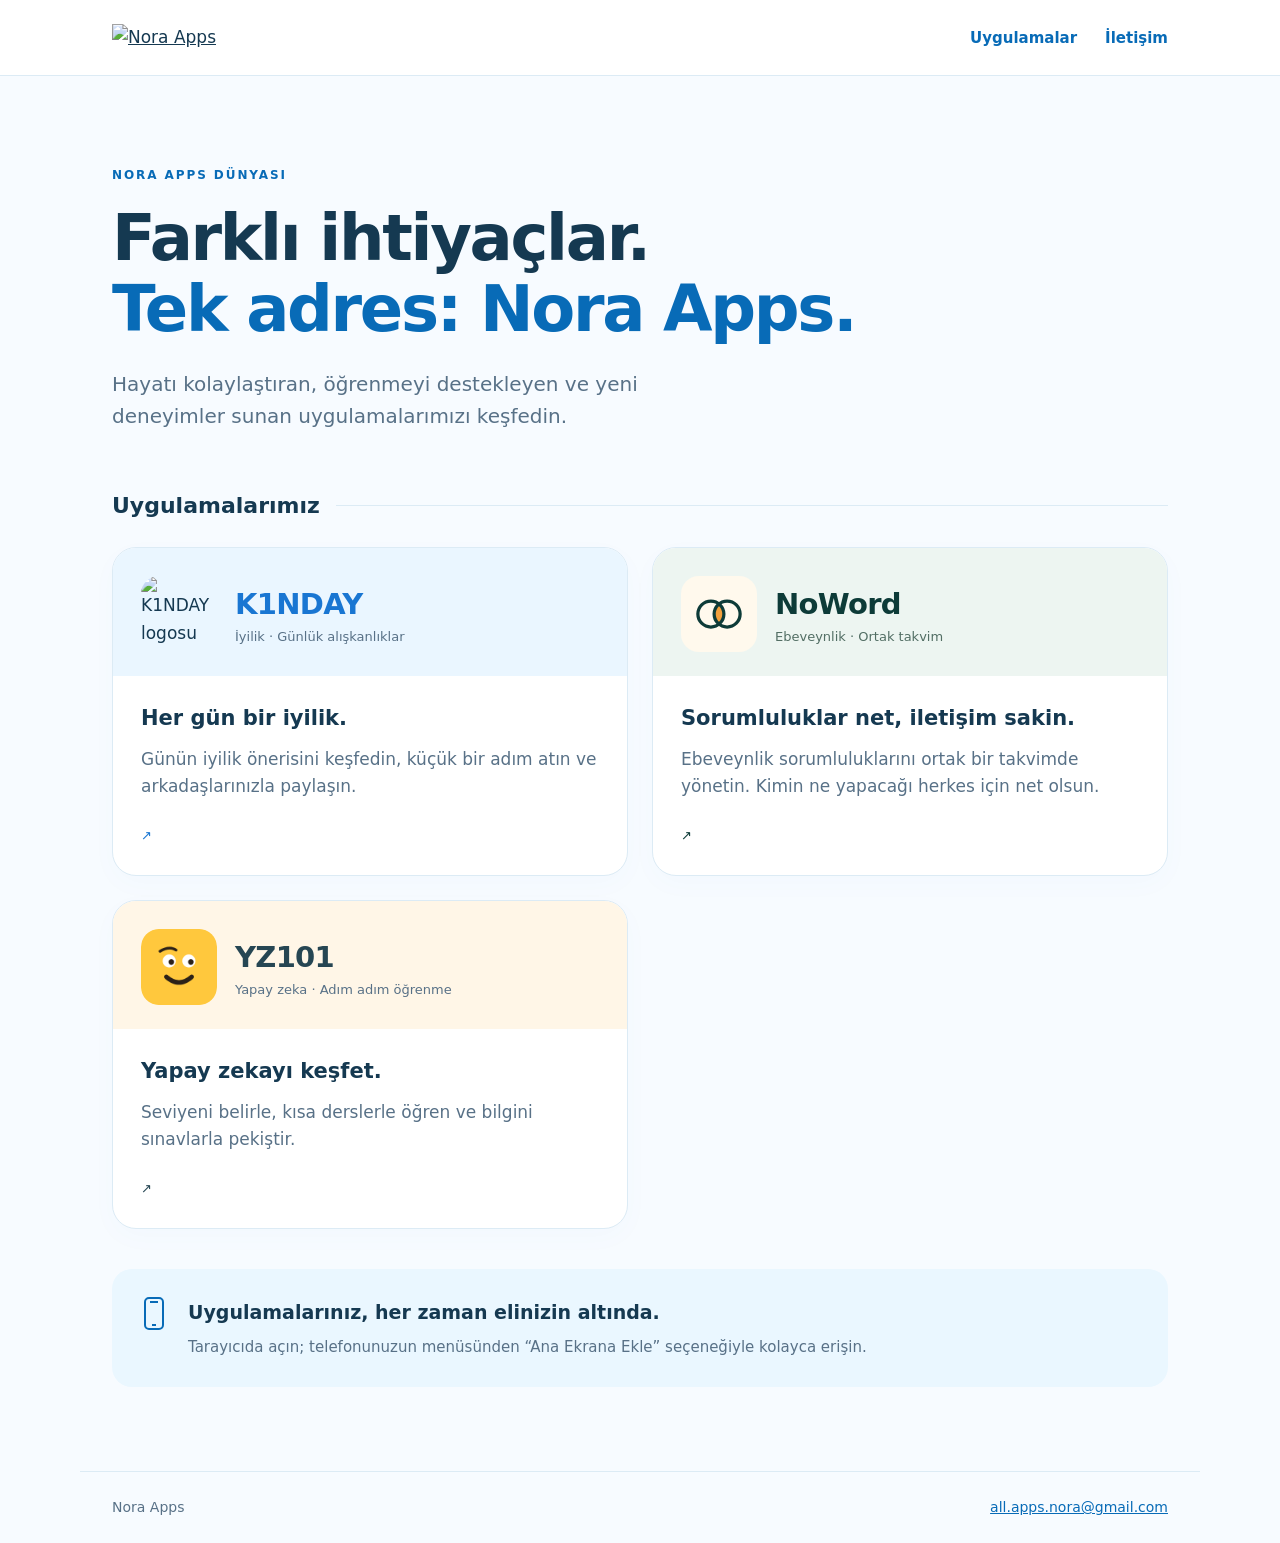
==== portal/index.html @ 4024ebb3 "AI Koçu: yz101 -> aikocu, beceri tabanlı öncül modeli, sadeleştirme - Şema/tablo/kolon/fonksiyon adl" ====
<!doctype html>
<html lang="tr"><head><meta charset="utf-8"><meta name="viewport" content="width=device-width,initial-scale=1"><title>Nora Apps — Uygulamalarımız</title><meta name="description" content="Nora Apps uygulamalarını keşfedin. Farklı ihtiyaçlar için geliştirilen uygulamalar, tek adreste."><meta name="theme-color" content="#0878cc"><link rel="icon" href="assets/nora-apps.png"><style>
:root{--blue:#086bb7;--cyan:#20bcf1;--ink:#153951;--muted:#587187;--border:#dcebf5}*{box-sizing:border-box}body{margin:0;background:#f7fbff;color:var(--ink);font:17px/1.6 system-ui,-apple-system,Segoe UI,sans-serif}a{color:inherit}header{background:white;border-bottom:1px solid var(--border)}.nav,main,footer{max-width:1120px;margin:auto;padding:24px 32px}.nav{display:flex;align-items:center;justify-content:space-between;gap:24px}.brand{display:block;width:160px;height:auto}.navlinks{display:flex;gap:28px;font-size:15px;font-weight:650}.navlinks a{text-decoration:none;color:var(--blue)}.hero{padding:66px 0 44px;max-width:810px}.eyebrow{text-transform:uppercase;letter-spacing:.16em;font-size:12px;font-weight:750;color:var(--blue)}h1{font-size:clamp(38px,5.5vw,64px);line-height:1.1;letter-spacing:-2.3px;margin:18px 0 24px;font-weight:750}h1 span{color:var(--blue)}.hero p{max-width:640px;color:var(--muted);font-size:20px;margin:0}.section-title{display:flex;align-items:center;gap:16px;margin:12px 0 24px}h2{font-size:22px;margin:0}.line{height:1px;background:var(--border);flex:1}.apps{display:grid;grid-template-columns:1fr 1fr;gap:24px}.app{text-decoration:none;cursor:pointer;--app:#1976d2;--wash:#eaf6ff;background:white;border:1px solid var(--border);border-radius:24px;overflow:hidden;display:flex;flex-direction:column;box-shadow:0 8px 28px #0878cc06}.apphead{padding:28px 28px 24px;background:var(--wash);display:flex;gap:18px;align-items:center}.app-logo{width:76px;height:76px;object-fit:contain;border-radius:18px;flex:none}.app h3{margin:0;color:var(--app);font-size:29px;letter-spacing:-.7px}.category{font-size:13px;color:var(--muted)}.appbody{padding:26px 28px 28px;flex:1;display:flex;flex-direction:column}.appbody h4{font-size:21px;margin:0 0 10px}.appbody p{color:var(--muted);margin:0 0 26px}.button{padding:14px 18px;display:flex;justify-content:space-between;gap:18px;align-items:center;background:var(--app);border-radius:12px;color:white;text-decoration:none;font-weight:650;margin-top:auto}.button:hover{filter:brightness(.93)}.noword{--app:#0d3b38;--wash:#edf5f1}.noword .category{color:#526e64}.noword .button{background:#0d3b38}.nwlogo{background:#fff9ed;padding:12px}.pending{margin-top:24px;padding:20px 24px;border:1px dashed #c5ddeb;border-radius:16px;display:flex;justify-content:space-between;gap:16px;flex-wrap:wrap;color:var(--muted);font-size:15px}.pending strong{color:var(--ink)}.guide{margin:40px 0 20px;padding:28px;background:#eaf7ff;border-radius:20px;display:flex;align-items:start;gap:20px}.guide svg{flex:none;color:var(--blue)}.guide h2{font-size:19px;margin-bottom:8px}.guide p{color:var(--muted);margin:0;font-size:15px}footer{display:flex;justify-content:space-between;gap:18px;flex-wrap:wrap;border-top:1px solid var(--border);font-size:14px;color:var(--muted);margin-top:40px}footer a{color:var(--blue)}a:focus-visible{outline:3px solid #19b9ee;outline-offset:5px}@media(max-width:640px){.nav,main,footer{padding:20px}.brand{width:128px}.navlinks{gap:18px;font-size:13px}.hero{padding:40px 0 34px}h1{letter-spacing:-1.5px}.hero p{font-size:18px}.apps{grid-template-columns:1fr}.apphead{padding:24px}.appbody{padding:24px}.guide{padding:22px;gap:14px}.app-logo{width:66px;height:66px}}@media(prefers-reduced-motion:no-preference){.button{transition:filter .15s}}
.app:hover{border-color:var(--app);box-shadow:0 10px 30px #0878cc18}.app:focus-visible{outline:3px solid var(--app);outline-offset:5px}.open-hint{margin-top:auto;font-size:13px;color:var(--app)}@media(prefers-reduced-motion:no-preference){.app{transition:box-shadow .15s,border-color .15s}}
</style><script async src="https://pagead2.googlesyndication.com/pagead/js/adsbygoogle.js?client=ca-pub-6312767181179260" crossorigin="anonymous"></script></head><body><header><nav class="nav" aria-label="Ana menü"><a href="/" aria-label="Nora Apps ana sayfa"><img class="brand" src="assets/nora-apps.png" alt="Nora Apps"></a><div class="navlinks"><a href="#uygulamalar">Uygulamalar</a><a href="mailto:all.apps.nora@gmail.com">İletişim</a></div></nav></header><main><section class="hero"><div class="eyebrow">Nora Apps dünyası</div><h1>Farklı ihtiyaçlar.<br><span>Tek adres: Nora Apps.</span></h1><p>Hayatı kolaylaştıran, öğrenmeyi destekleyen ve yeni deneyimler sunan uygulamalarımızı keşfedin.</p></section><div class="section-title" id="uygulamalar"><h2>Uygulamalarımız</h2><span class="line" aria-hidden="true"></span></div><section class="apps" aria-label="Uygulama listesi"><a class="app" href="https://k1nday.web.app/" target="_blank" rel="noopener noreferrer" aria-label="K1NDAY — yeni sekmede açılır"><div class="apphead"><img class="app-logo" src="assets/k1nday.png" alt="K1NDAY logosu"><div><h3>K1NDAY</h3><div class="category">İyilik · Günlük alışkanlıklar</div></div></div><div class="appbody"><h4>Her gün bir iyilik.</h4><p>Günün iyilik önerisini keşfedin, küçük bir adım atın ve arkadaşlarınızla paylaşın.</p><span class="open-hint" aria-hidden="true">↗</span></div></a><a class="app noword" href="https://noword.web.app/" target="_blank" rel="noopener noreferrer" aria-label="NoWord — yeni sekmede açılır"><div class="apphead"><svg class="app-logo nwlogo" viewBox="0 0 32 22" fill="none" stroke="#0d3b38" stroke-width="2" role="img" aria-label="NoWord logosu"><path d="M16 4.76A8 8 0 0 1 16 17.24A8 8 0 0 1 16 4.76Z" fill="#f2a03d" stroke="none"/><circle cx="11" cy="11" r="8"/><circle cx="21" cy="11" r="8"/></svg><div><h3>NoWord</h3><div class="category">Ebeveynlik · Ortak takvim</div></div></div><div class="appbody"><h4>Sorumluluklar net, iletişim sakin.</h4><p>Ebeveynlik sorumluluklarını ortak bir takvimde yönetin. Kimin ne yapacağı herkes için net olsun.</p><span class="open-hint" aria-hidden="true">↗</span></div></a><a class="app" style="--app:#264653;--wash:#fff6e7" href="https://noraapps.web.app/aikocu/" target="_blank" rel="noopener noreferrer" aria-label="YZ101 — yeni sekmede açılır"><div class="apphead"><img class="app-logo" src="aikocu/logo.png" alt="YZ101 logosu"><div><h3>YZ101</h3><div class="category">Yapay zeka · Adım adım öğrenme</div></div></div><div class="appbody"><h4>Yapay zekayı keşfet.</h4><p>Seviyeni belirle, kısa derslerle öğren ve bilgini sınavlarla pekiştir.</p><span class="open-hint" aria-hidden="true">↗</span></div></a></section><aside class="guide"><svg width="28" height="34" viewBox="0 0 28 34" fill="none" stroke="currentColor" stroke-width="2" aria-hidden="true"><rect x="5" y="1" width="18" height="31" rx="4"/><path d="M10 5h8M12 28h4"/></svg><div><h2>Uygulamalarınız, her zaman elinizin altında.</h2><p>Tarayıcıda açın; telefonunuzun menüsünden “Ana Ekrana Ekle” seçeneğiyle kolayca erişin.</p></div></aside></main><footer><span>Nora Apps</span><a href="mailto:all.apps.nora@gmail.com">all.apps.nora@gmail.com</a></footer></body></html>
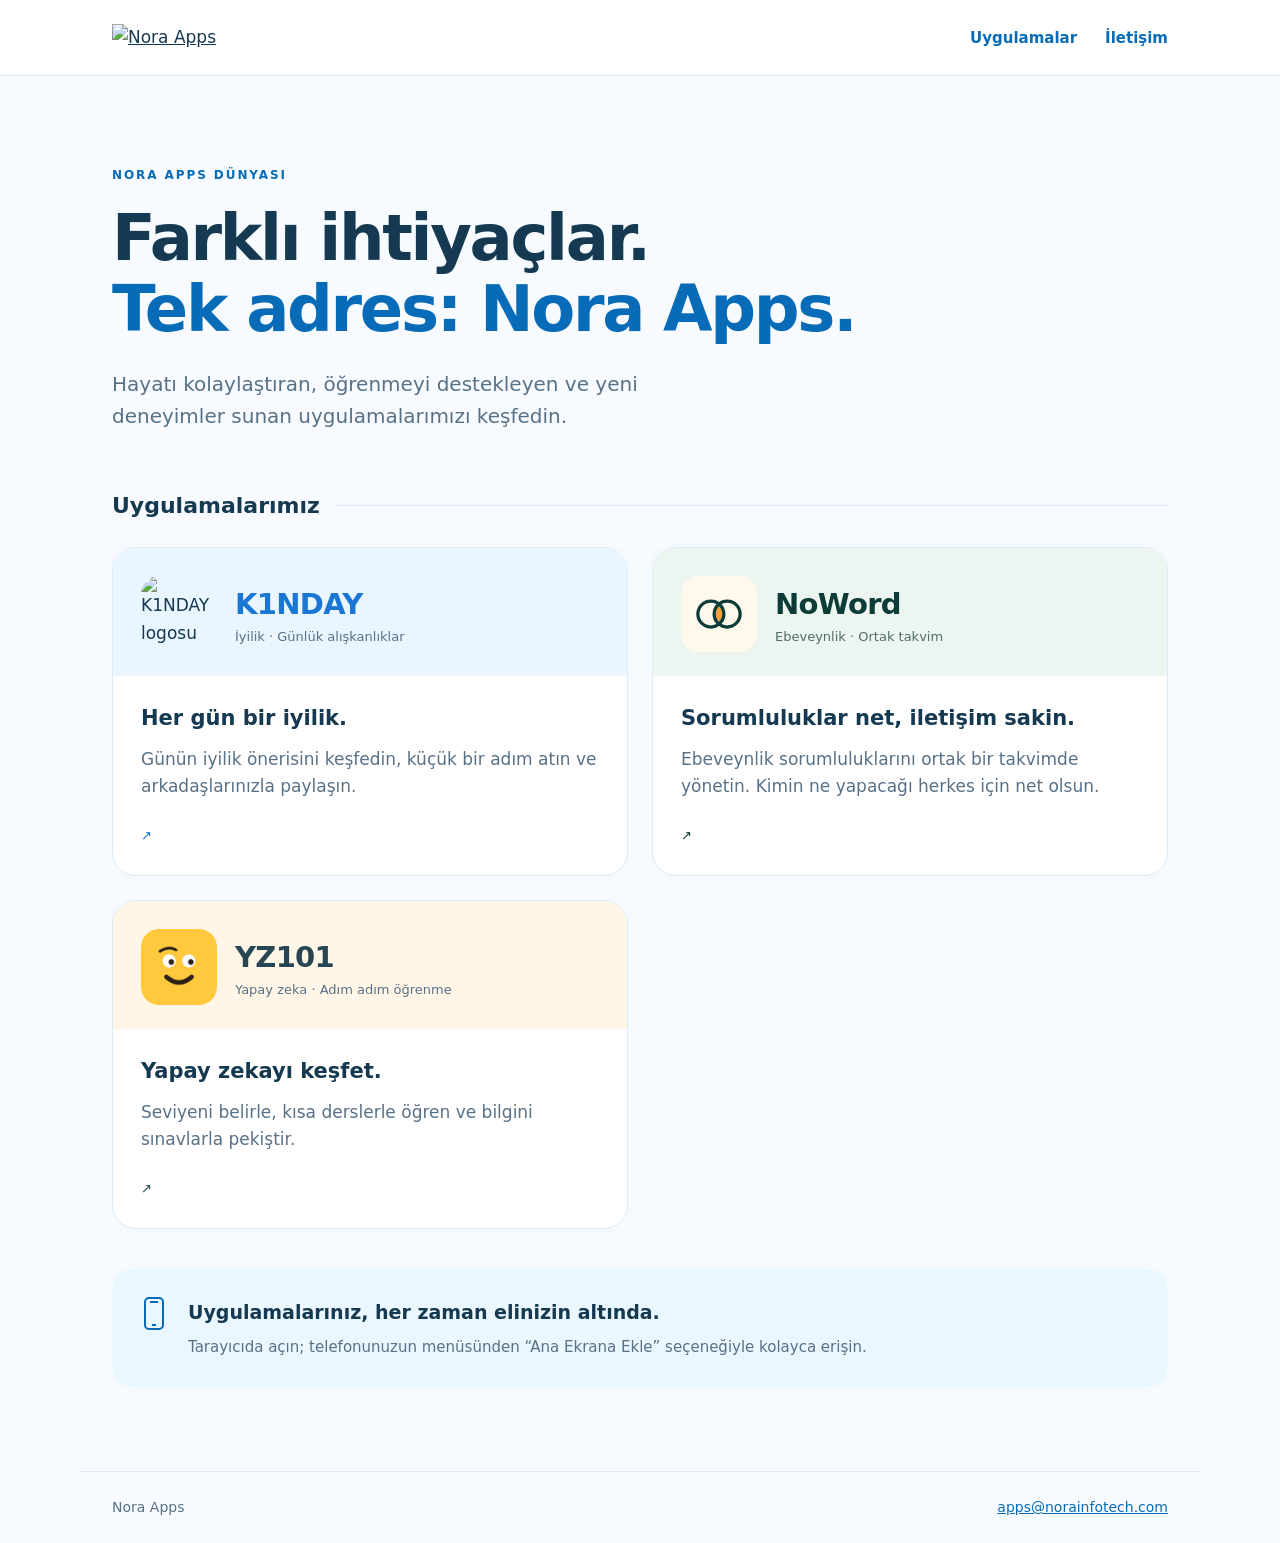
==== commit 64404eee: "Eski Gmail destek adresi kaldırıldı Co-Authored-By: Claude Sonnet 5.5 <noreply@anthropic.com> Claude" ====
--- a/portal/index.html
+++ b/portal/index.html
@@ -2,4 +2,4 @@
 <html lang="tr"><head><meta charset="utf-8"><meta name="viewport" content="width=device-width,initial-scale=1"><title>Nora Apps — Uygulamalarımız</title><meta name="description" content="Nora Apps uygulamalarını keşfedin. Farklı ihtiyaçlar için geliştirilen uygulamalar, tek adreste."><meta name="theme-color" content="#0878cc"><link rel="icon" href="assets/nora-apps.png"><style>
 :root{--blue:#086bb7;--cyan:#20bcf1;--ink:#153951;--muted:#587187;--border:#dcebf5}*{box-sizing:border-box}body{margin:0;background:#f7fbff;color:var(--ink);font:17px/1.6 system-ui,-apple-system,Segoe UI,sans-serif}a{color:inherit}header{background:white;border-bottom:1px solid var(--border)}.nav,main,footer{max-width:1120px;margin:auto;padding:24px 32px}.nav{display:flex;align-items:center;justify-content:space-between;gap:24px}.brand{display:block;width:160px;height:auto}.navlinks{display:flex;gap:28px;font-size:15px;font-weight:650}.navlinks a{text-decoration:none;color:var(--blue)}.hero{padding:66px 0 44px;max-width:810px}.eyebrow{text-transform:uppercase;letter-spacing:.16em;font-size:12px;font-weight:750;color:var(--blue)}h1{font-size:clamp(38px,5.5vw,64px);line-height:1.1;letter-spacing:-2.3px;margin:18px 0 24px;font-weight:750}h1 span{color:var(--blue)}.hero p{max-width:640px;color:var(--muted);font-size:20px;margin:0}.section-title{display:flex;align-items:center;gap:16px;margin:12px 0 24px}h2{font-size:22px;margin:0}.line{height:1px;background:var(--border);flex:1}.apps{display:grid;grid-template-columns:1fr 1fr;gap:24px}.app{text-decoration:none;cursor:pointer;--app:#1976d2;--wash:#eaf6ff;background:white;border:1px solid var(--border);border-radius:24px;overflow:hidden;display:flex;flex-direction:column;box-shadow:0 8px 28px #0878cc06}.apphead{padding:28px 28px 24px;background:var(--wash);display:flex;gap:18px;align-items:center}.app-logo{width:76px;height:76px;object-fit:contain;border-radius:18px;flex:none}.app h3{margin:0;color:var(--app);font-size:29px;letter-spacing:-.7px}.category{font-size:13px;color:var(--muted)}.appbody{padding:26px 28px 28px;flex:1;display:flex;flex-direction:column}.appbody h4{font-size:21px;margin:0 0 10px}.appbody p{color:var(--muted);margin:0 0 26px}.button{padding:14px 18px;display:flex;justify-content:space-between;gap:18px;align-items:center;background:var(--app);border-radius:12px;color:white;text-decoration:none;font-weight:650;margin-top:auto}.button:hover{filter:brightness(.93)}.noword{--app:#0d3b38;--wash:#edf5f1}.noword .category{color:#526e64}.noword .button{background:#0d3b38}.nwlogo{background:#fff9ed;padding:12px}.pending{margin-top:24px;padding:20px 24px;border:1px dashed #c5ddeb;border-radius:16px;display:flex;justify-content:space-between;gap:16px;flex-wrap:wrap;color:var(--muted);font-size:15px}.pending strong{color:var(--ink)}.guide{margin:40px 0 20px;padding:28px;background:#eaf7ff;border-radius:20px;display:flex;align-items:start;gap:20px}.guide svg{flex:none;color:var(--blue)}.guide h2{font-size:19px;margin-bottom:8px}.guide p{color:var(--muted);margin:0;font-size:15px}footer{display:flex;justify-content:space-between;gap:18px;flex-wrap:wrap;border-top:1px solid var(--border);font-size:14px;color:var(--muted);margin-top:40px}footer a{color:var(--blue)}a:focus-visible{outline:3px solid #19b9ee;outline-offset:5px}@media(max-width:640px){.nav,main,footer{padding:20px}.brand{width:128px}.navlinks{gap:18px;font-size:13px}.hero{padding:40px 0 34px}h1{letter-spacing:-1.5px}.hero p{font-size:18px}.apps{grid-template-columns:1fr}.apphead{padding:24px}.appbody{padding:24px}.guide{padding:22px;gap:14px}.app-logo{width:66px;height:66px}}@media(prefers-reduced-motion:no-preference){.button{transition:filter .15s}}
 .app:hover{border-color:var(--app);box-shadow:0 10px 30px #0878cc18}.app:focus-visible{outline:3px solid var(--app);outline-offset:5px}.open-hint{margin-top:auto;font-size:13px;color:var(--app)}@media(prefers-reduced-motion:no-preference){.app{transition:box-shadow .15s,border-color .15s}}
-</style><script async src="https://pagead2.googlesyndication.com/pagead/js/adsbygoogle.js?client=ca-pub-6312767181179260" crossorigin="anonymous"></script></head><body><header><nav class="nav" aria-label="Ana menü"><a href="/" aria-label="Nora Apps ana sayfa"><img class="brand" src="assets/nora-apps.png" alt="Nora Apps"></a><div class="navlinks"><a href="#uygulamalar">Uygulamalar</a><a href="mailto:all.apps.nora@gmail.com">İletişim</a></div></nav></header><main><section class="hero"><div class="eyebrow">Nora Apps dünyası</div><h1>Farklı ihtiyaçlar.<br><span>Tek adres: Nora Apps.</span></h1><p>Hayatı kolaylaştıran, öğrenmeyi destekleyen ve yeni deneyimler sunan uygulamalarımızı keşfedin.</p></section><div class="section-title" id="uygulamalar"><h2>Uygulamalarımız</h2><span class="line" aria-hidden="true"></span></div><section class="apps" aria-label="Uygulama listesi"><a class="app" href="https://k1nday.web.app/" target="_blank" rel="noopener noreferrer" aria-label="K1NDAY — yeni sekmede açılır"><div class="apphead"><img class="app-logo" src="assets/k1nday.png" alt="K1NDAY logosu"><div><h3>K1NDAY</h3><div class="category">İyilik · Günlük alışkanlıklar</div></div></div><div class="appbody"><h4>Her gün bir iyilik.</h4><p>Günün iyilik önerisini keşfedin, küçük bir adım atın ve arkadaşlarınızla paylaşın.</p><span class="open-hint" aria-hidden="true">↗</span></div></a><a class="app noword" href="https://noword.web.app/" target="_blank" rel="noopener noreferrer" aria-label="NoWord — yeni sekmede açılır"><div class="apphead"><svg class="app-logo nwlogo" viewBox="0 0 32 22" fill="none" stroke="#0d3b38" stroke-width="2" role="img" aria-label="NoWord logosu"><path d="M16 4.76A8 8 0 0 1 16 17.24A8 8 0 0 1 16 4.76Z" fill="#f2a03d" stroke="none"/><circle cx="11" cy="11" r="8"/><circle cx="21" cy="11" r="8"/></svg><div><h3>NoWord</h3><div class="category">Ebeveynlik · Ortak takvim</div></div></div><div class="appbody"><h4>Sorumluluklar net, iletişim sakin.</h4><p>Ebeveynlik sorumluluklarını ortak bir takvimde yönetin. Kimin ne yapacağı herkes için net olsun.</p><span class="open-hint" aria-hidden="true">↗</span></div></a><a class="app" style="--app:#264653;--wash:#fff6e7" href="https://noraapps.web.app/aikocu/" target="_blank" rel="noopener noreferrer" aria-label="YZ101 — yeni sekmede açılır"><div class="apphead"><img class="app-logo" src="aikocu/logo.png" alt="YZ101 logosu"><div><h3>YZ101</h3><div class="category">Yapay zeka · Adım adım öğrenme</div></div></div><div class="appbody"><h4>Yapay zekayı keşfet.</h4><p>Seviyeni belirle, kısa derslerle öğren ve bilgini sınavlarla pekiştir.</p><span class="open-hint" aria-hidden="true">↗</span></div></a></section><aside class="guide"><svg width="28" height="34" viewBox="0 0 28 34" fill="none" stroke="currentColor" stroke-width="2" aria-hidden="true"><rect x="5" y="1" width="18" height="31" rx="4"/><path d="M10 5h8M12 28h4"/></svg><div><h2>Uygulamalarınız, her zaman elinizin altında.</h2><p>Tarayıcıda açın; telefonunuzun menüsünden “Ana Ekrana Ekle” seçeneğiyle kolayca erişin.</p></div></aside></main><footer><span>Nora Apps</span><a href="mailto:all.apps.nora@gmail.com">all.apps.nora@gmail.com</a></footer></body></html>
+</style><script async src="https://pagead2.googlesyndication.com/pagead/js/adsbygoogle.js?client=ca-pub-6312767181179260" crossorigin="anonymous"></script></head><body><header><nav class="nav" aria-label="Ana menü"><a href="/" aria-label="Nora Apps ana sayfa"><img class="brand" src="assets/nora-apps.png" alt="Nora Apps"></a><div class="navlinks"><a href="#uygulamalar">Uygulamalar</a><a href="mailto:apps@norainfotech.com">İletişim</a></div></nav></header><main><section class="hero"><div class="eyebrow">Nora Apps dünyası</div><h1>Farklı ihtiyaçlar.<br><span>Tek adres: Nora Apps.</span></h1><p>Hayatı kolaylaştıran, öğrenmeyi destekleyen ve yeni deneyimler sunan uygulamalarımızı keşfedin.</p></section><div class="section-title" id="uygulamalar"><h2>Uygulamalarımız</h2><span class="line" aria-hidden="true"></span></div><section class="apps" aria-label="Uygulama listesi"><a class="app" href="https://k1nday.web.app/" target="_blank" rel="noopener noreferrer" aria-label="K1NDAY — yeni sekmede açılır"><div class="apphead"><img class="app-logo" src="assets/k1nday.png" alt="K1NDAY logosu"><div><h3>K1NDAY</h3><div class="category">İyilik · Günlük alışkanlıklar</div></div></div><div class="appbody"><h4>Her gün bir iyilik.</h4><p>Günün iyilik önerisini keşfedin, küçük bir adım atın ve arkadaşlarınızla paylaşın.</p><span class="open-hint" aria-hidden="true">↗</span></div></a><a class="app noword" href="https://noword.web.app/" target="_blank" rel="noopener noreferrer" aria-label="NoWord — yeni sekmede açılır"><div class="apphead"><svg class="app-logo nwlogo" viewBox="0 0 32 22" fill="none" stroke="#0d3b38" stroke-width="2" role="img" aria-label="NoWord logosu"><path d="M16 4.76A8 8 0 0 1 16 17.24A8 8 0 0 1 16 4.76Z" fill="#f2a03d" stroke="none"/><circle cx="11" cy="11" r="8"/><circle cx="21" cy="11" r="8"/></svg><div><h3>NoWord</h3><div class="category">Ebeveynlik · Ortak takvim</div></div></div><div class="appbody"><h4>Sorumluluklar net, iletişim sakin.</h4><p>Ebeveynlik sorumluluklarını ortak bir takvimde yönetin. Kimin ne yapacağı herkes için net olsun.</p><span class="open-hint" aria-hidden="true">↗</span></div></a><a class="app" style="--app:#264653;--wash:#fff6e7" href="https://aikocu.norainfotech.com/" target="_blank" rel="noopener noreferrer" aria-label="YZ101 — yeni sekmede açılır"><div class="apphead"><img class="app-logo" src="aikocu/logo.png" alt="YZ101 logosu"><div><h3>YZ101</h3><div class="category">Yapay zeka · Adım adım öğrenme</div></div></div><div class="appbody"><h4>Yapay zekayı keşfet.</h4><p>Seviyeni belirle, kısa derslerle öğren ve bilgini sınavlarla pekiştir.</p><span class="open-hint" aria-hidden="true">↗</span></div></a></section><aside class="guide"><svg width="28" height="34" viewBox="0 0 28 34" fill="none" stroke="currentColor" stroke-width="2" aria-hidden="true"><rect x="5" y="1" width="18" height="31" rx="4"/><path d="M10 5h8M12 28h4"/></svg><div><h2>Uygulamalarınız, her zaman elinizin altında.</h2><p>Tarayıcıda açın; telefonunuzun menüsünden “Ana Ekrana Ekle” seçeneğiyle kolayca erişin.</p></div></aside></main><footer><span>Nora Apps</span><a href="mailto:apps@norainfotech.com">apps@norainfotech.com</a></footer></body></html>
